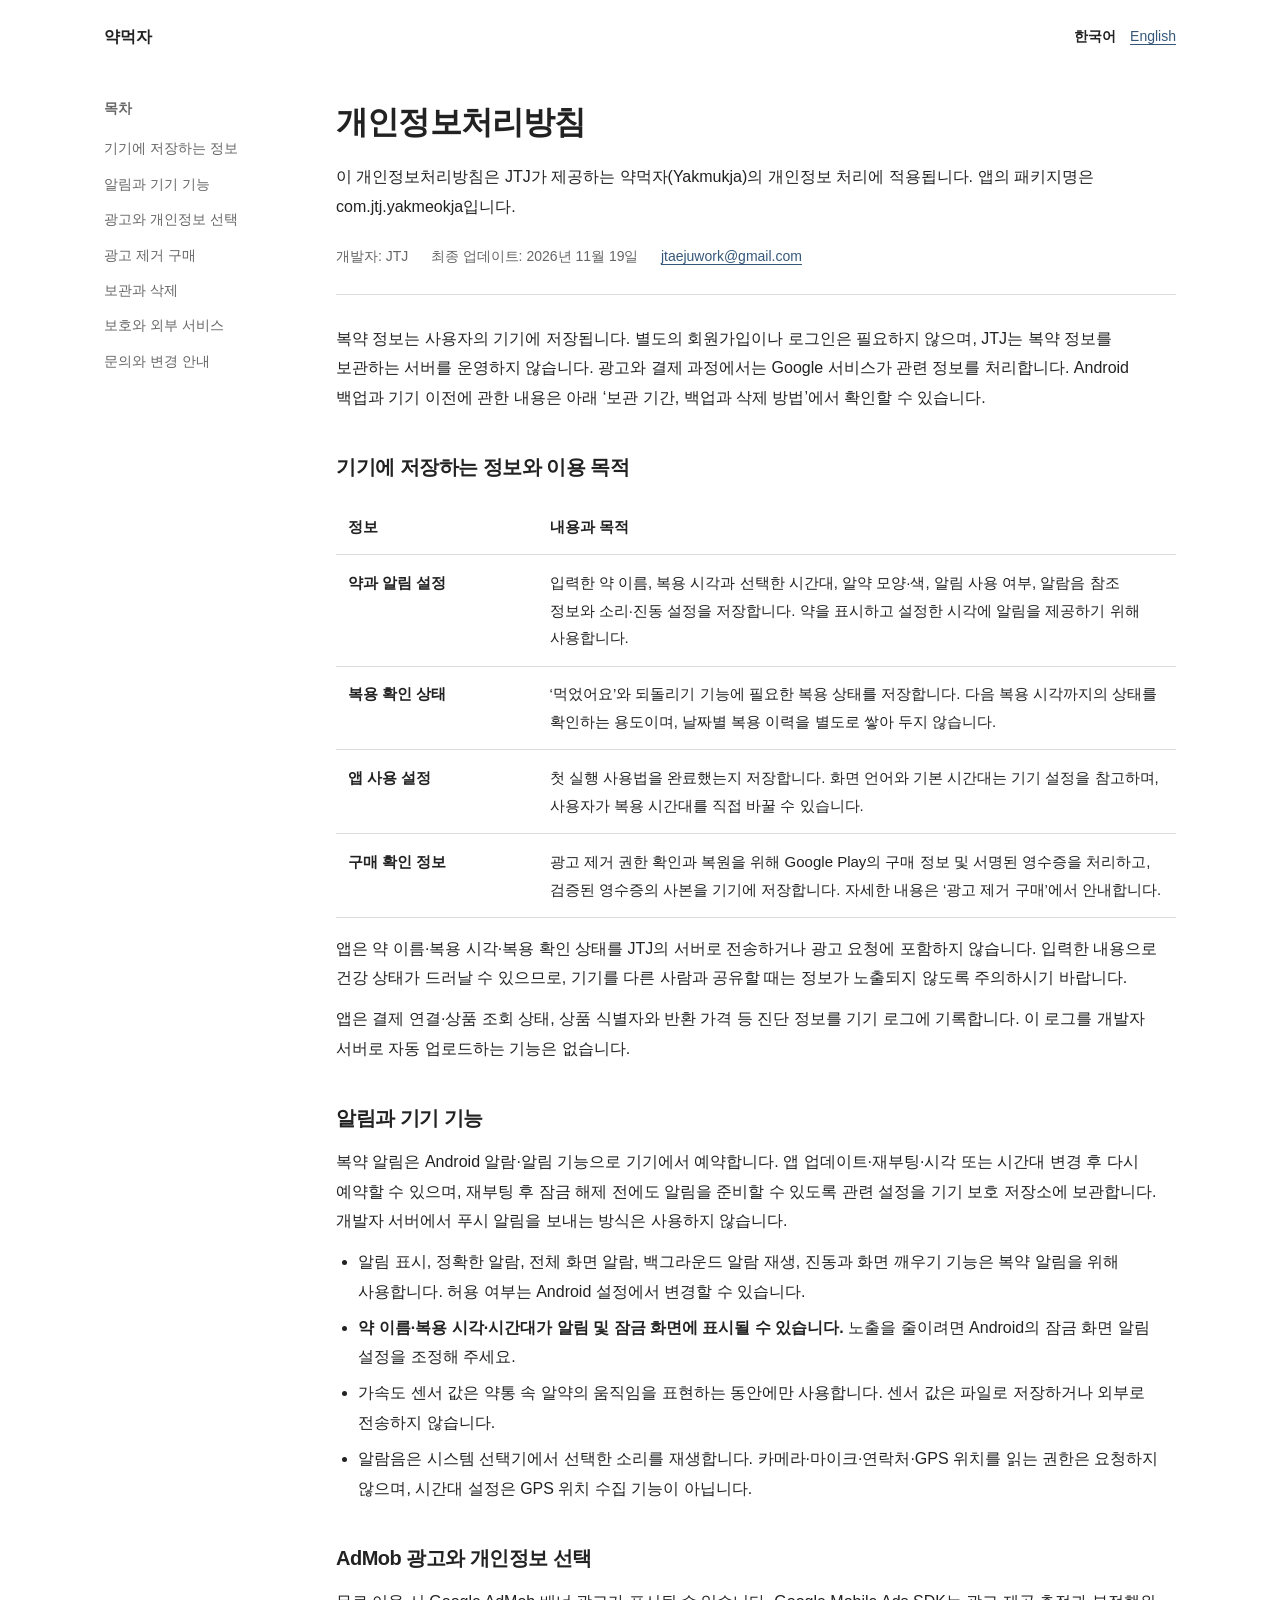
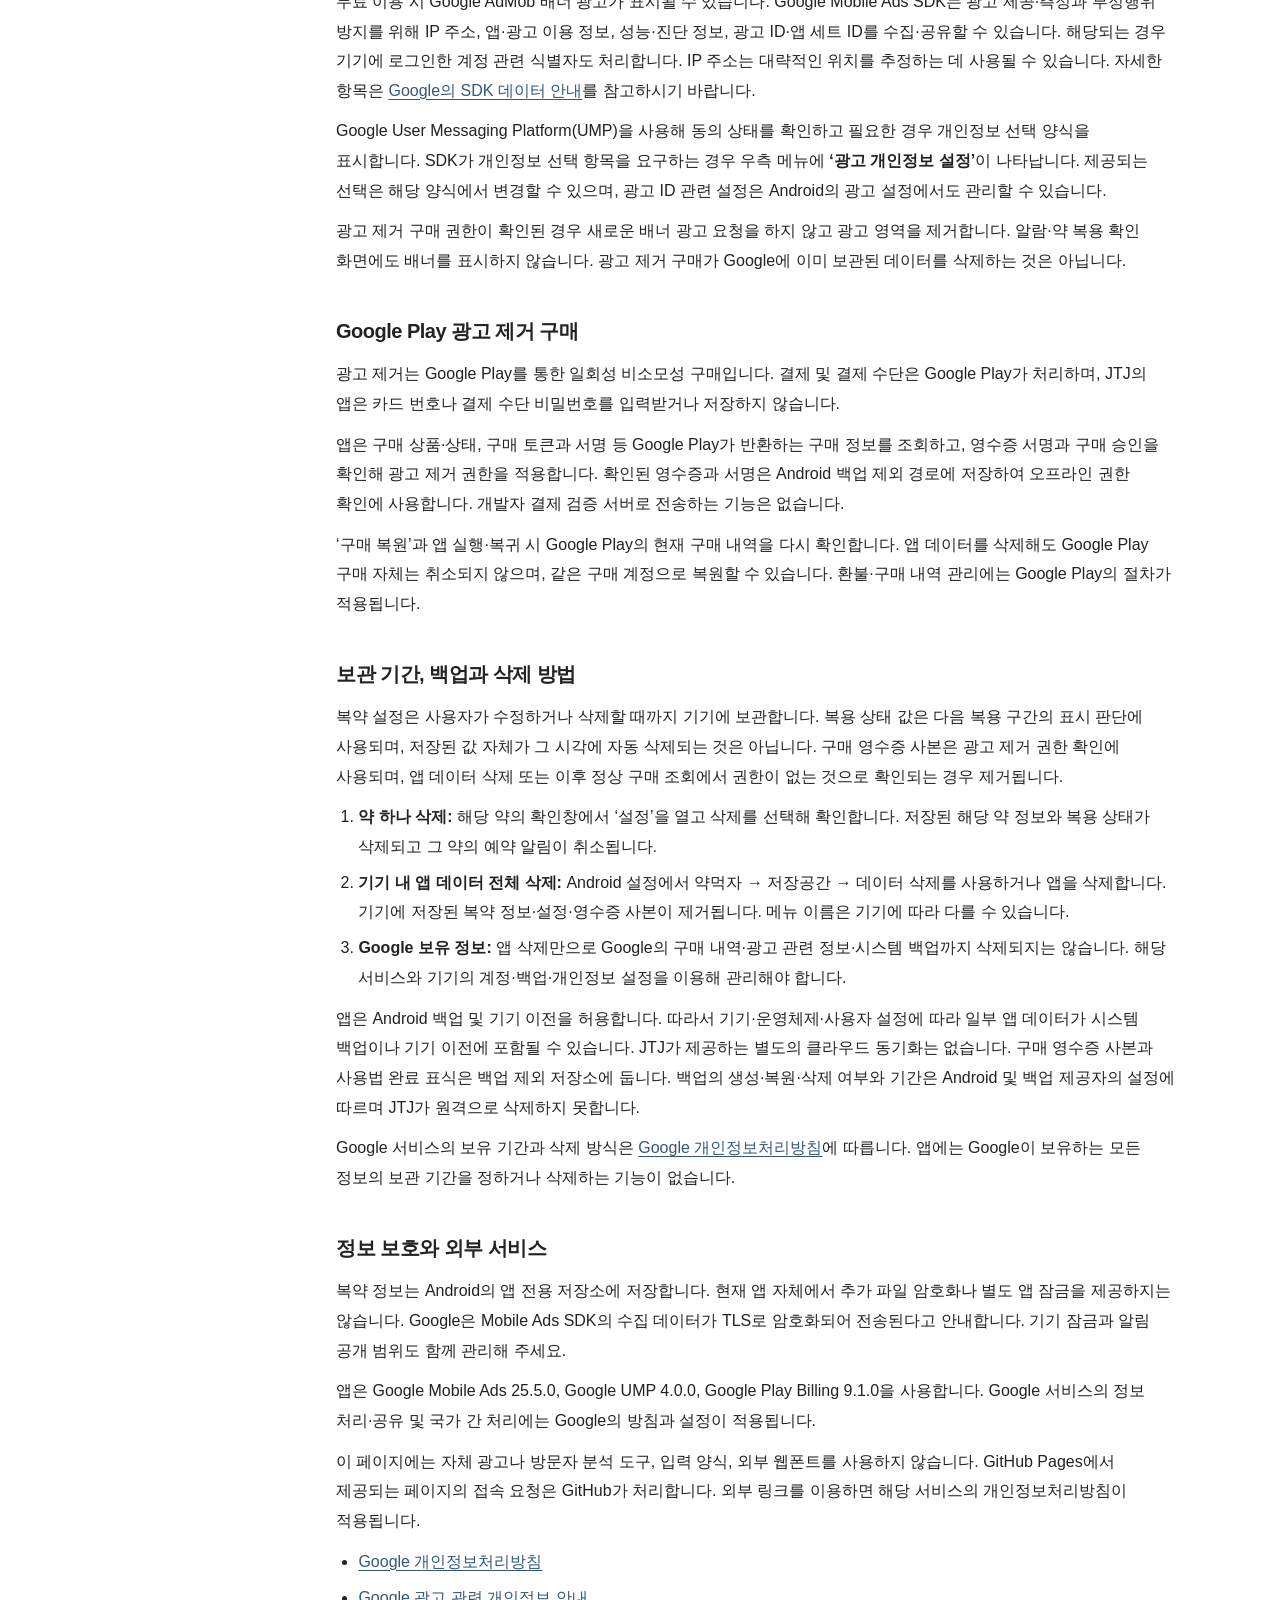
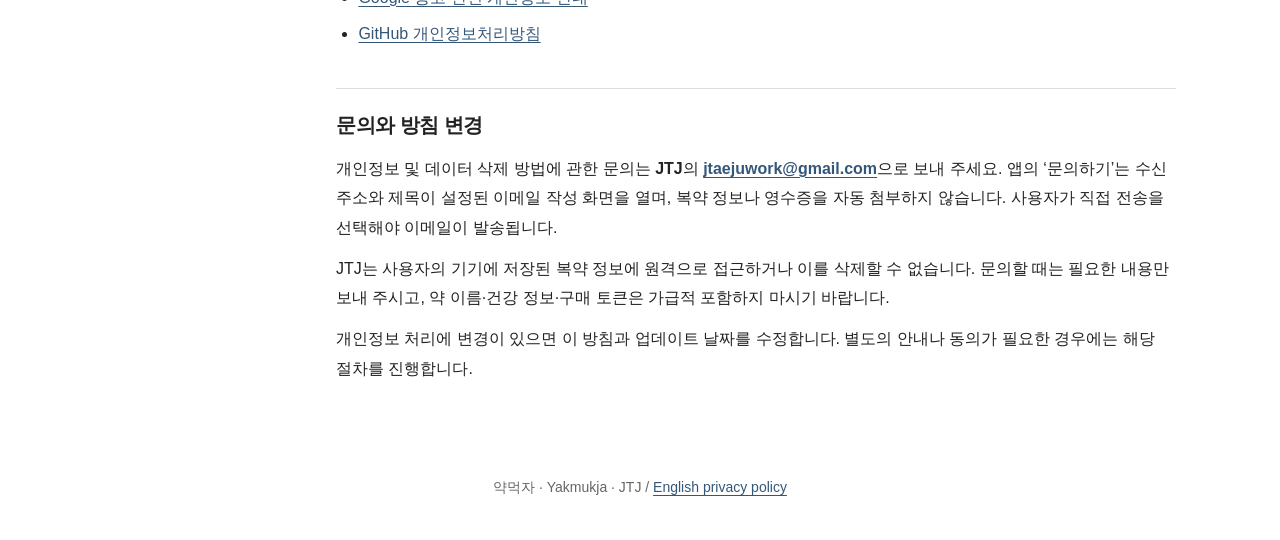
==== index.html @ 07f1841a "Publish Korean and English Yakmukja privacy policy" ====
<!doctype html>
<html lang="ko">
<head>
  <meta charset="utf-8">
  <meta name="viewport" content="width=device-width, initial-scale=1">
  <meta name="description" content="JTJ의 약먹자(Yakmukja) 개인정보처리방침. 복약 정보의 기기 내 저장, 알림, 광고, 인앱결제와 데이터 삭제 방법을 안내합니다.">
  <meta name="referrer" content="no-referrer">
  <title>약먹자 개인정보처리방침 | JTJ</title>
  <link rel="canonical" href="https://jtj91.github.io/jtj-privacy/">
  <link rel="alternate" hreflang="ko" href="https://jtj91.github.io/jtj-privacy/">
  <link rel="alternate" hreflang="en" href="https://jtj91.github.io/jtj-privacy/en.html">
  <link rel="stylesheet" href="styles.css">
</head>
<body>
  <a class="skip" href="#content">본문으로 이동</a>
  <header class="topbar">
    <a class="brand" href="index.html">약먹자</a>
    <nav class="languages" aria-label="언어 선택"><a href="index.html" lang="ko" aria-current="page">한국어</a><a href="en.html" lang="en" hreflang="en">English</a></nav>
  </header>
  <div class="layout">
    <aside class="toc"><h2>목차</h2><nav aria-label="목차">
      <a href="#local-data">기기에 저장하는 정보</a><a href="#notifications">알림과 기기 기능</a><a href="#ads">광고와 개인정보 선택</a><a href="#purchases">광고 제거 구매</a><a href="#deletion">보관과 삭제</a><a href="#protection">보호와 외부 서비스</a><a href="#contact">문의와 변경 안내</a>
    </nav></aside>
    <main id="content">
      <h1>개인정보처리방침</h1>
      <p class="intro">이 개인정보처리방침은 JTJ가 제공하는 약먹자(Yakmukja)의 개인정보 처리에 적용됩니다. 앱의 패키지명은 <span lang="en">com.jtj.yakmeokja</span>입니다.</p>
      <div class="meta"><span>개발자: JTJ</span><span>최종 업데이트: <time datetime="2026-11-19">2026년 11월 19일</time></span><a href="mailto:jtaejuwork@gmail.com">jtaejuwork@gmail.com</a></div>
      <p class="overview">복약 정보는 사용자의 기기에 저장됩니다. 별도의 회원가입이나 로그인은 필요하지 않으며, JTJ는 복약 정보를 보관하는 서버를 운영하지 않습니다. 광고와 결제 과정에서는 Google 서비스가 관련 정보를 처리합니다. Android 백업과 기기 이전에 관한 내용은 아래 ‘보관 기간, 백업과 삭제 방법’에서 확인할 수 있습니다.</p>

      <section id="local-data">
        <h2>기기에 저장하는 정보와 이용 목적</h2>
        <div class="table-wrap"><table><thead><tr><th scope="col">정보</th><th scope="col">내용과 목적</th></tr></thead><tbody>
          <tr><th scope="row">약과 알림 설정</th><td>입력한 약 이름, 복용 시각과 선택한 시간대, 알약 모양·색, 알림 사용 여부, 알람음 참조 정보와 소리·진동 설정을 저장합니다. 약을 표시하고 설정한 시각에 알림을 제공하기 위해 사용합니다.</td></tr>
          <tr><th scope="row">복용 확인 상태</th><td>‘먹었어요’와 되돌리기 기능에 필요한 복용 상태를 저장합니다. 다음 복용 시각까지의 상태를 확인하는 용도이며, 날짜별 복용 이력을 별도로 쌓아 두지 않습니다.</td></tr>
          <tr><th scope="row">앱 사용 설정</th><td>첫 실행 사용법을 완료했는지 저장합니다. 화면 언어와 기본 시간대는 기기 설정을 참고하며, 사용자가 복용 시간대를 직접 바꿀 수 있습니다.</td></tr>
          <tr><th scope="row">구매 확인 정보</th><td>광고 제거 권한 확인과 복원을 위해 Google Play의 구매 정보 및 서명된 영수증을 처리하고, 검증된 영수증의 사본을 기기에 저장합니다. 자세한 내용은 ‘광고 제거 구매’에서 안내합니다.</td></tr>
        </tbody></table></div>
        <p>앱은 약 이름·복용 시각·복용 확인 상태를 JTJ의 서버로 전송하거나 광고 요청에 포함하지 않습니다. 입력한 내용으로 건강 상태가 드러날 수 있으므로, 기기를 다른 사람과 공유할 때는 정보가 노출되지 않도록 주의하시기 바랍니다.</p>
        <p>앱은 결제 연결·상품 조회 상태, 상품 식별자와 반환 가격 등 진단 정보를 기기 로그에 기록합니다. 이 로그를 개발자 서버로 자동 업로드하는 기능은 없습니다.</p>
      </section>

      <section id="notifications">
        <h2>알림과 기기 기능</h2>
        <p>복약 알림은 Android 알람·알림 기능으로 기기에서 예약합니다. 앱 업데이트·재부팅·시각 또는 시간대 변경 후 다시 예약할 수 있으며, 재부팅 후 잠금 해제 전에도 알림을 준비할 수 있도록 관련 설정을 기기 보호 저장소에 보관합니다. 개발자 서버에서 푸시 알림을 보내는 방식은 사용하지 않습니다.</p>
        <ul>
          <li>알림 표시, 정확한 알람, 전체 화면 알람, 백그라운드 알람 재생, 진동과 화면 깨우기 기능은 복약 알림을 위해 사용합니다. 허용 여부는 Android 설정에서 변경할 수 있습니다.</li>
          <li><strong>약 이름·복용 시각·시간대가 알림 및 잠금 화면에 표시될 수 있습니다.</strong> 노출을 줄이려면 Android의 잠금 화면 알림 설정을 조정해 주세요.</li>
          <li>가속도 센서 값은 약통 속 알약의 움직임을 표현하는 동안에만 사용합니다. 센서 값은 파일로 저장하거나 외부로 전송하지 않습니다.</li>
          <li>알람음은 시스템 선택기에서 선택한 소리를 재생합니다. 카메라·마이크·연락처·GPS 위치를 읽는 권한은 요청하지 않으며, 시간대 설정은 GPS 위치 수집 기능이 아닙니다.</li>
        </ul>
      </section>

      <section id="ads">
        <h2>AdMob 광고와 개인정보 선택</h2>
        <p>무료 이용 시 Google AdMob 배너 광고가 표시될 수 있습니다. Google Mobile Ads SDK는 광고 제공·측정과 부정행위 방지를 위해 IP 주소, 앱·광고 이용 정보, 성능·진단 정보, 광고 ID·앱 세트 ID를 수집·공유할 수 있습니다. 해당되는 경우 기기에 로그인한 계정 관련 식별자도 처리합니다. IP 주소는 대략적인 위치를 추정하는 데 사용될 수 있습니다. 자세한 항목은 <a href="https://developers.google.com/admob/android/privacy/play-data-disclosure?hl=ko">Google의 SDK 데이터 안내</a>를 참고하시기 바랍니다.</p>
        <p>Google User Messaging Platform(UMP)을 사용해 동의 상태를 확인하고 필요한 경우 개인정보 선택 양식을 표시합니다. SDK가 개인정보 선택 항목을 요구하는 경우 우측 메뉴에 <strong>‘광고 개인정보 설정’</strong>이 나타납니다. 제공되는 선택은 해당 양식에서 변경할 수 있으며, 광고 ID 관련 설정은 Android의 광고 설정에서도 관리할 수 있습니다.</p>
        <p>광고 제거 구매 권한이 확인된 경우 새로운 배너 광고 요청을 하지 않고 광고 영역을 제거합니다. 알람·약 복용 확인 화면에도 배너를 표시하지 않습니다. 광고 제거 구매가 Google에 이미 보관된 데이터를 삭제하는 것은 아닙니다.</p>
      </section>

      <section id="purchases">
        <h2>Google Play 광고 제거 구매</h2>
        <p>광고 제거는 Google Play를 통한 일회성 비소모성 구매입니다. 결제 및 결제 수단은 Google Play가 처리하며, JTJ의 앱은 카드 번호나 결제 수단 비밀번호를 입력받거나 저장하지 않습니다.</p>
        <p>앱은 구매 상품·상태, 구매 토큰과 서명 등 Google Play가 반환하는 구매 정보를 조회하고, 영수증 서명과 구매 승인을 확인해 광고 제거 권한을 적용합니다. 확인된 영수증과 서명은 Android 백업 제외 경로에 저장하여 오프라인 권한 확인에 사용합니다. 개발자 결제 검증 서버로 전송하는 기능은 없습니다.</p>
        <p>‘구매 복원’과 앱 실행·복귀 시 Google Play의 현재 구매 내역을 다시 확인합니다. 앱 데이터를 삭제해도 Google Play 구매 자체는 취소되지 않으며, 같은 구매 계정으로 복원할 수 있습니다. 환불·구매 내역 관리에는 Google Play의 절차가 적용됩니다.</p>
      </section>

      <section id="deletion">
        <h2>보관 기간, 백업과 삭제 방법</h2>
        <p>복약 설정은 사용자가 수정하거나 삭제할 때까지 기기에 보관합니다. 복용 상태 값은 다음 복용 구간의 표시 판단에 사용되며, 저장된 값 자체가 그 시각에 자동 삭제되는 것은 아닙니다. 구매 영수증 사본은 광고 제거 권한 확인에 사용되며, 앱 데이터 삭제 또는 이후 정상 구매 조회에서 권한이 없는 것으로 확인되는 경우 제거됩니다.</p>
        <ol>
          <li><strong>약 하나 삭제:</strong> 해당 약의 확인창에서 ‘설정’을 열고 삭제를 선택해 확인합니다. 저장된 해당 약 정보와 복용 상태가 삭제되고 그 약의 예약 알림이 취소됩니다.</li>
          <li><strong>기기 내 앱 데이터 전체 삭제:</strong> Android 설정에서 약먹자 → 저장공간 → 데이터 삭제를 사용하거나 앱을 삭제합니다. 기기에 저장된 복약 정보·설정·영수증 사본이 제거됩니다. 메뉴 이름은 기기에 따라 다를 수 있습니다.</li>
          <li><strong>Google 보유 정보:</strong> 앱 삭제만으로 Google의 구매 내역·광고 관련 정보·시스템 백업까지 삭제되지는 않습니다. 해당 서비스와 기기의 계정·백업·개인정보 설정을 이용해 관리해야 합니다.</li>
        </ol>
        <p>앱은 Android 백업 및 기기 이전을 허용합니다. 따라서 기기·운영체제·사용자 설정에 따라 일부 앱 데이터가 시스템 백업이나 기기 이전에 포함될 수 있습니다. JTJ가 제공하는 별도의 클라우드 동기화는 없습니다. 구매 영수증 사본과 사용법 완료 표식은 백업 제외 저장소에 둡니다. 백업의 생성·복원·삭제 여부와 기간은 Android 및 백업 제공자의 설정에 따르며 JTJ가 원격으로 삭제하지 못합니다.</p>
        <p>Google 서비스의 보유 기간과 삭제 방식은 <a href="https://policies.google.com/privacy?hl=ko">Google 개인정보처리방침</a>에 따릅니다. 앱에는 Google이 보유하는 모든 정보의 보관 기간을 정하거나 삭제하는 기능이 없습니다.</p>
      </section>

      <section id="protection">
        <h2>정보 보호와 외부 서비스</h2>
        <p>복약 정보는 Android의 앱 전용 저장소에 저장합니다. 현재 앱 자체에서 추가 파일 암호화나 별도 앱 잠금을 제공하지는 않습니다. Google은 Mobile Ads SDK의 수집 데이터가 TLS로 암호화되어 전송된다고 안내합니다. 기기 잠금과 알림 공개 범위도 함께 관리해 주세요.</p>
        <p>앱은 Google Mobile Ads 25.5.0, Google UMP 4.0.0, Google Play Billing 9.1.0을 사용합니다. Google 서비스의 정보 처리·공유 및 국가 간 처리에는 Google의 방침과 설정이 적용됩니다.</p>
        <p>이 페이지에는 자체 광고나 방문자 분석 도구, 입력 양식, 외부 웹폰트를 사용하지 않습니다. GitHub Pages에서 제공되는 페이지의 접속 요청은 GitHub가 처리합니다. 외부 링크를 이용하면 해당 서비스의 개인정보처리방침이 적용됩니다.</p>
        <ul>
          <li><a href="https://policies.google.com/privacy?hl=ko">Google 개인정보처리방침</a></li>
          <li><a href="https://policies.google.com/technologies/ads?hl=ko">Google 광고 관련 개인정보 안내</a></li>
          <li><a href="https://docs.github.com/ko/site-policy/privacy-policies/github-general-privacy-statement">GitHub 개인정보처리방침</a></li>
        </ul>
      </section>

      <section id="contact" class="contact">
        <h2>문의와 방침 변경</h2>
        <p>개인정보 및 데이터 삭제 방법에 관한 문의는 <strong>JTJ</strong>의 <a href="mailto:jtaejuwork@gmail.com">jtaejuwork@gmail.com</a>으로 보내 주세요. 앱의 ‘문의하기’는 수신 주소와 제목이 설정된 이메일 작성 화면을 열며, 복약 정보나 영수증을 자동 첨부하지 않습니다. 사용자가 직접 전송을 선택해야 이메일이 발송됩니다.</p>
        <p>JTJ는 사용자의 기기에 저장된 복약 정보에 원격으로 접근하거나 이를 삭제할 수 없습니다. 문의할 때는 필요한 내용만 보내 주시고, 약 이름·건강 정보·구매 토큰은 가급적 포함하지 마시기 바랍니다.</p>
        <p>개인정보 처리에 변경이 있으면 이 방침과 업데이트 날짜를 수정합니다. 별도의 안내나 동의가 필요한 경우에는 해당 절차를 진행합니다.</p>
      </section>
    </main>
  </div>
  <footer class="footer">약먹자 · Yakmukja · JTJ <span aria-hidden="true">/</span> <a href="en.html" lang="en">English privacy policy</a></footer>
</body>
</html>
---- styles.css ----
:root { color-scheme: light; --ink: #222; --muted: #666; --line: #ddd; --blue: #345779; --paper: #fff; --bg: #fff; }
* { box-sizing: border-box; }
html { scroll-behavior: smooth; scroll-padding-top: 1.5rem; }
body { margin: 0; background: var(--bg); color: var(--ink); font-family: -apple-system, BlinkMacSystemFont, "Segoe UI", "Apple SD Gothic Neo", "Malgun Gothic", sans-serif; font-size: 1rem; line-height: 1.85; word-break: keep-all; overflow-wrap: anywhere; }
a { color: var(--blue); text-underline-offset: .2em; }
a:hover { text-decoration-thickness: 2px; }
a:focus-visible { outline: 3px solid var(--blue); outline-offset: 4px; border-radius: 2px; }
.skip { position: absolute; top: -6rem; left: 1rem; padding: .6rem 1rem; background: #fff; z-index: 2; }
.skip:focus { top: 1rem; }
.topbar { max-width: 71rem; margin: 0 auto; padding: 1.4rem 2rem; display: flex; justify-content: space-between; align-items: center; gap: 1rem; }
.brand { font-weight: 600; text-decoration: none; color: var(--ink); }
.languages { display: flex; gap: .9rem; font-size: .875rem; white-space: nowrap; }
.languages [aria-current="page"] { color: var(--ink); text-decoration: none; font-weight: 700; }
.layout { max-width: 71rem; margin: 0 auto 3rem; padding: 0 2rem; display: grid; grid-template-columns: 12rem minmax(0, 1fr); gap: 2.5rem; align-items: start; }
.toc { position: sticky; top: 1.5rem; padding: 1.5rem 0; }
.toc h2 { margin: 0 0 .7rem; font-size: .875rem; color: var(--muted); }
.toc a { display: block; padding: .3rem 0; font-size: .875rem; color: var(--muted); text-decoration: none; }
.toc a:hover { color: var(--blue); }
main { background: var(--paper); padding: 1.5rem 0 2rem; min-width: 0; }
h1 { margin: 0; font-size: clamp(1.65rem, 4vw, 2rem); font-weight: 650; letter-spacing: -.025em; line-height: 1.5; }
.intro { margin: 1rem 0 1.4rem; }
.meta { display: flex; flex-wrap: wrap; gap: .35rem 1.4rem; padding-bottom: 1.5rem; margin-bottom: 1.8rem; border-bottom: 1px solid var(--line); font-size: .875rem; color: var(--muted); }
.overview { margin: 1.5rem 0 2rem; }
section { margin-top: 2.5rem; }
h2 { font-size: 1.25rem; line-height: 1.55; letter-spacing: -.025em; margin: 0 0 .8rem; }
h3 { font-size: 1rem; margin: 1.4rem 0 .5rem; }
p { margin: .7rem 0; }
ul, ol { padding-left: 1.4rem; margin: .7rem 0; }
li { margin: .4rem 0; }
.table-wrap { overflow-x: auto; margin: 1rem 0; }
table { border-collapse: collapse; width: 100%; text-align: left; font-size: .9375rem; }
th, td { padding: .85rem .75rem; border-bottom: 1px solid var(--line); vertical-align: top; }
th { font-weight: 600; }
th:first-child, td:first-child { min-width: 7rem; width: 24%; }
.note { color: var(--muted); font-size: .875rem; }
.contact { padding-top: 1.3rem; border-top: 1px solid var(--line); }
.contact a { font-weight: 600; }
.footer { max-width: 71rem; margin: 0 auto; padding: 0 2rem 2.5rem; color: var(--muted); font-size: .875rem; text-align: center; }
@media (max-width: 760px) {
  .topbar { padding: 1.1rem 1.2rem; }
  .layout { display: block; padding: 0 1.2rem; }
  .toc { position: static; padding: .4rem 0 1.2rem; }
  .toc h2 { margin-bottom: .3rem; }
  .toc nav { display: flex; flex-wrap: wrap; gap: .15rem 1rem; }
  .toc a { padding: .2rem 0; }
  main { padding: 1rem 0 1.7rem; }
  section { margin-top: 2rem; }
  th, td { padding: .7rem .5rem; }
  .footer { padding: 0 1rem 2rem; }
}
@media print {
  body { background: #fff; font-size: 10pt; line-height: 1.6; }
  .topbar, .toc, .skip, .footer { display: none; }
  .layout { display: block; max-width: none; margin: 0; padding: 0; }
  main { border: 0; padding: 0; }
  section { break-inside: avoid; }
  a { color: inherit; }
}
@media (prefers-reduced-motion: reduce) { html { scroll-behavior: auto; } }
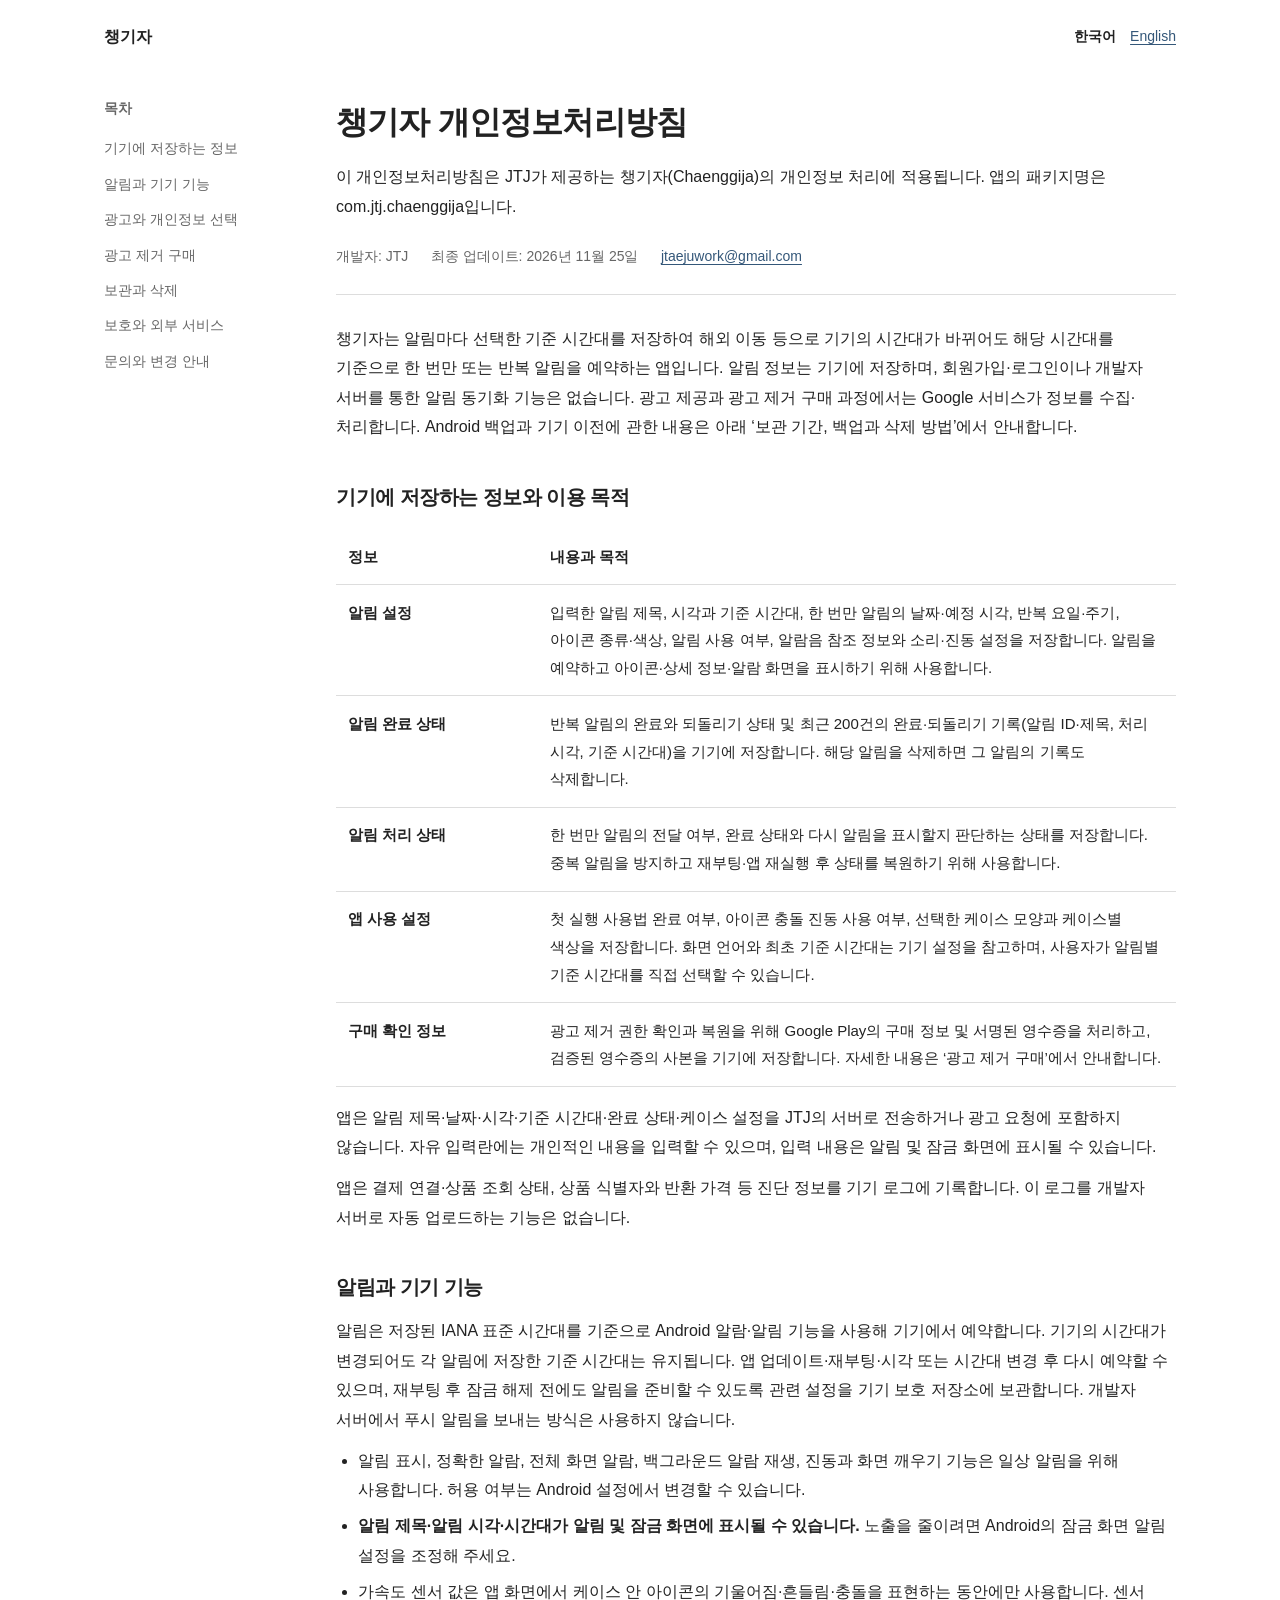
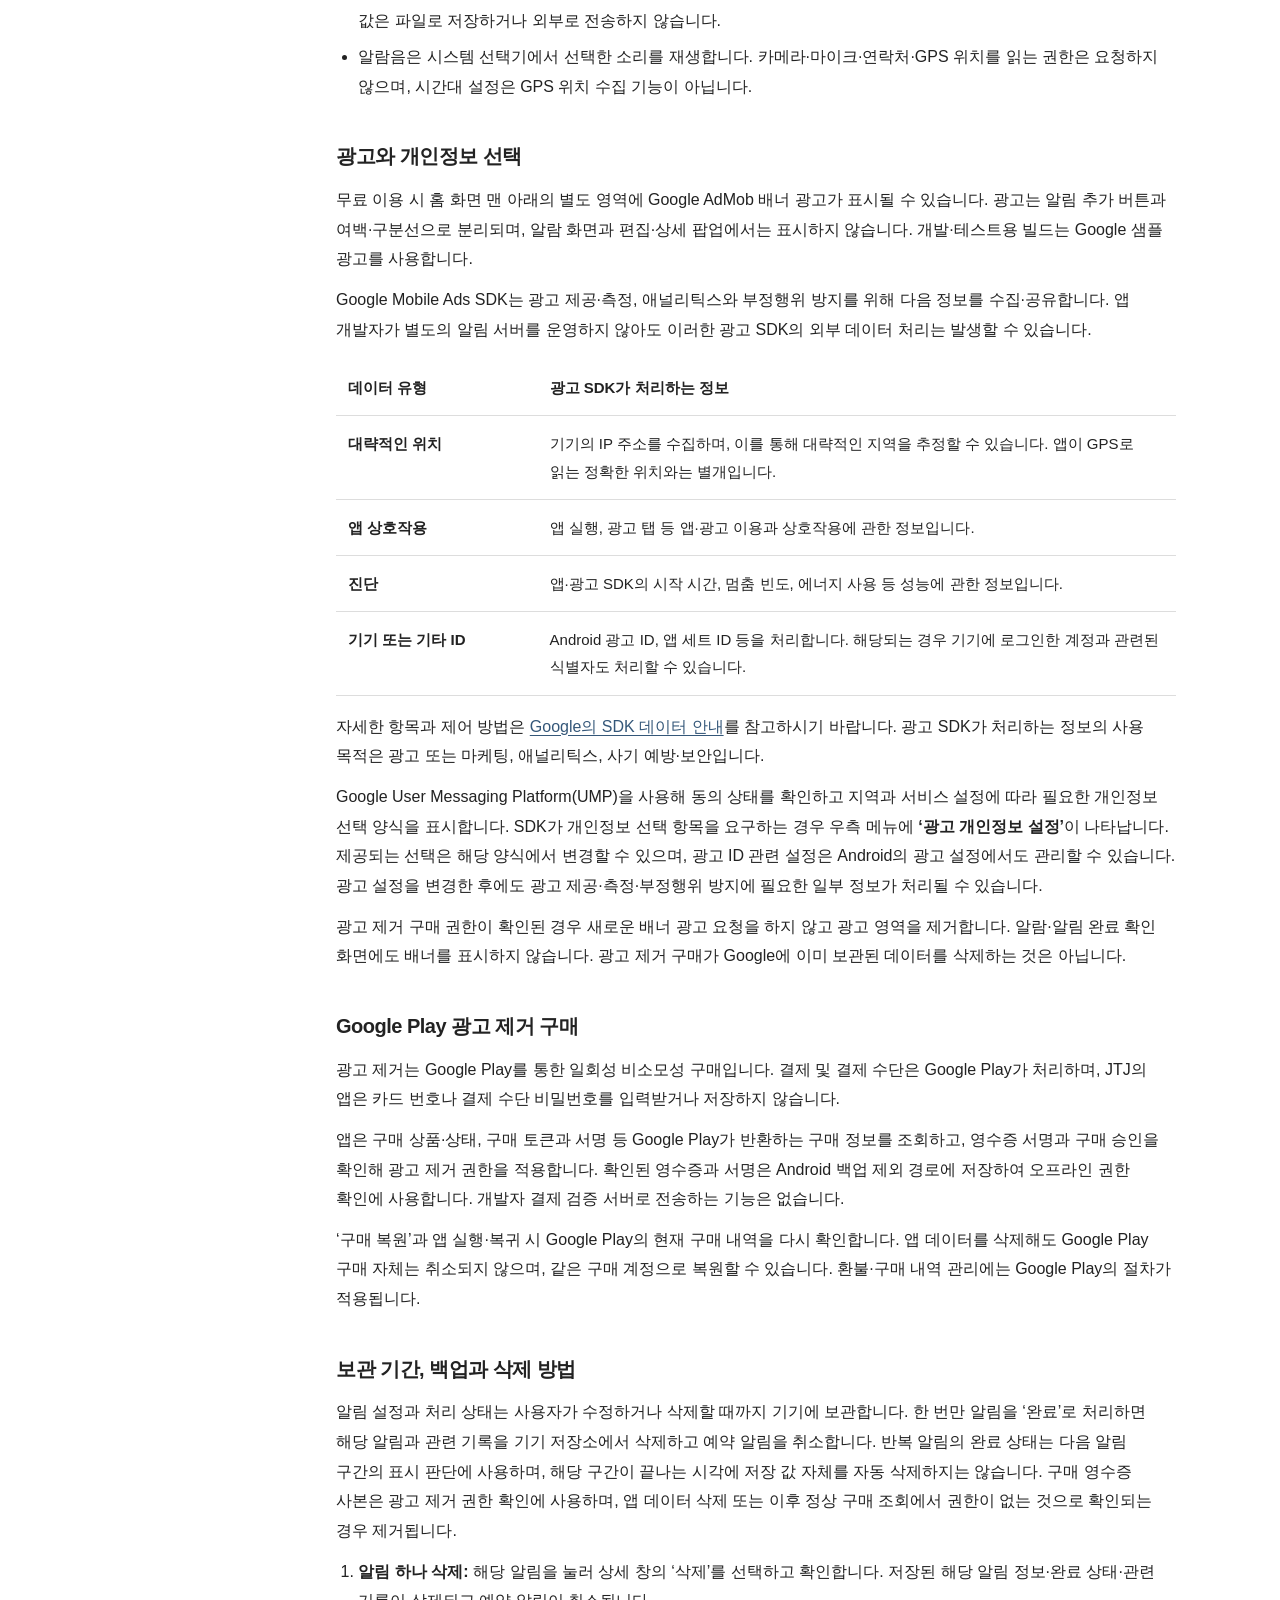
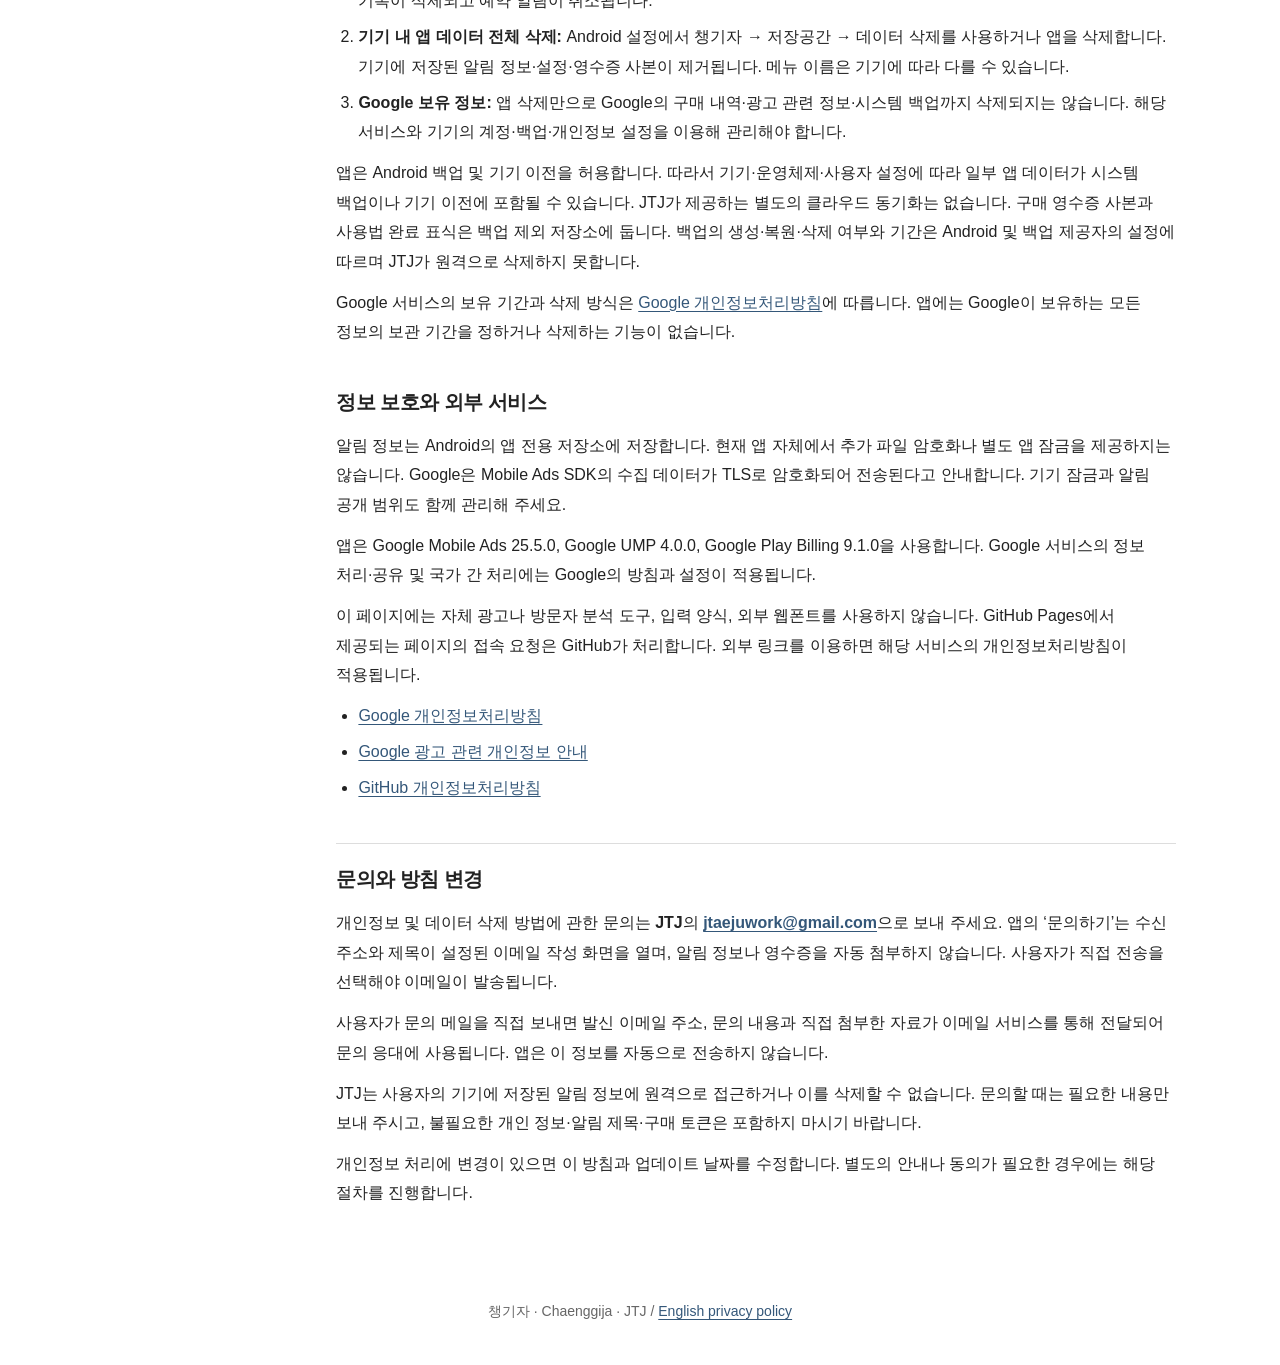
==== commit 77b46023: "Replace privacy policy with current Chaenggija data practices" ====
--- a/index.html
+++ b/index.html
@@ -3,18 +3,15 @@
 <head>
   <meta charset="utf-8">
   <meta name="viewport" content="width=device-width, initial-scale=1">
-  <meta name="description" content="JTJ의 약먹자(Yakmukja) 개인정보처리방침. 복약 정보의 기기 내 저장, 알림, 광고, 인앱결제와 데이터 삭제 방법을 안내합니다.">
+  <meta name="description" content="JTJ의 챙기자(Chaenggija) 개인정보처리방침. 알림 정보의 기기 내 저장, 알림, 광고, 인앱결제와 데이터 삭제 방법을 안내합니다.">
   <meta name="referrer" content="no-referrer">
-  <title>약먹자 개인정보처리방침 | JTJ</title>
-  <link rel="canonical" href="https://jtj91.github.io/jtj-privacy/">
-  <link rel="alternate" hreflang="ko" href="https://jtj91.github.io/jtj-privacy/">
-  <link rel="alternate" hreflang="en" href="https://jtj91.github.io/jtj-privacy/en.html">
+  <title>챙기자 개인정보처리방침 | JTJ</title>
   <link rel="stylesheet" href="styles.css">
 </head>
 <body>
   <a class="skip" href="#content">본문으로 이동</a>
   <header class="topbar">
-    <a class="brand" href="index.html">약먹자</a>
+    <a class="brand" href="index.html">챙기자</a>
     <nav class="languages" aria-label="언어 선택"><a href="index.html" lang="ko" aria-current="page">한국어</a><a href="en.html" lang="en" hreflang="en">English</a></nav>
   </header>
   <div class="layout">
@@ -22,39 +19,47 @@
       <a href="#local-data">기기에 저장하는 정보</a><a href="#notifications">알림과 기기 기능</a><a href="#ads">광고와 개인정보 선택</a><a href="#purchases">광고 제거 구매</a><a href="#deletion">보관과 삭제</a><a href="#protection">보호와 외부 서비스</a><a href="#contact">문의와 변경 안내</a>
     </nav></aside>
     <main id="content">
-      <h1>개인정보처리방침</h1>
-      <p class="intro">이 개인정보처리방침은 JTJ가 제공하는 약먹자(Yakmukja)의 개인정보 처리에 적용됩니다. 앱의 패키지명은 <span lang="en">com.jtj.yakmeokja</span>입니다.</p>
-      <div class="meta"><span>개발자: JTJ</span><span>최종 업데이트: <time datetime="2026-11-19">2026년 11월 19일</time></span><a href="mailto:jtaejuwork@gmail.com">jtaejuwork@gmail.com</a></div>
-      <p class="overview">복약 정보는 사용자의 기기에 저장됩니다. 별도의 회원가입이나 로그인은 필요하지 않으며, JTJ는 복약 정보를 보관하는 서버를 운영하지 않습니다. 광고와 결제 과정에서는 Google 서비스가 관련 정보를 처리합니다. Android 백업과 기기 이전에 관한 내용은 아래 ‘보관 기간, 백업과 삭제 방법’에서 확인할 수 있습니다.</p>
+      <h1>챙기자 개인정보처리방침</h1>
+      <p class="intro">이 개인정보처리방침은 JTJ가 제공하는 챙기자(Chaenggija)의 개인정보 처리에 적용됩니다. 앱의 패키지명은 <span lang="en">com.jtj.chaenggija</span>입니다.</p>
+      <div class="meta"><span>개발자: JTJ</span><span>최종 업데이트: <time datetime="2026-11-25">2026년 11월 25일</time></span><a href="mailto:jtaejuwork@gmail.com">jtaejuwork@gmail.com</a></div>
+      <p class="overview">챙기자는 알림마다 선택한 기준 시간대를 저장하여 해외 이동 등으로 기기의 시간대가 바뀌어도 해당 시간대를 기준으로 한 번만 또는 반복 알림을 예약하는 앱입니다. 알림 정보는 기기에 저장하며, 회원가입·로그인이나 개발자 서버를 통한 알림 동기화 기능은 없습니다. 광고 제공과 광고 제거 구매 과정에서는 Google 서비스가 정보를 수집·처리합니다. Android 백업과 기기 이전에 관한 내용은 아래 ‘보관 기간, 백업과 삭제 방법’에서 안내합니다.</p>
 
       <section id="local-data">
         <h2>기기에 저장하는 정보와 이용 목적</h2>
         <div class="table-wrap"><table><thead><tr><th scope="col">정보</th><th scope="col">내용과 목적</th></tr></thead><tbody>
-          <tr><th scope="row">약과 알림 설정</th><td>입력한 약 이름, 복용 시각과 선택한 시간대, 알약 모양·색, 알림 사용 여부, 알람음 참조 정보와 소리·진동 설정을 저장합니다. 약을 표시하고 설정한 시각에 알림을 제공하기 위해 사용합니다.</td></tr>
-          <tr><th scope="row">복용 확인 상태</th><td>‘먹었어요’와 되돌리기 기능에 필요한 복용 상태를 저장합니다. 다음 복용 시각까지의 상태를 확인하는 용도이며, 날짜별 복용 이력을 별도로 쌓아 두지 않습니다.</td></tr>
-          <tr><th scope="row">앱 사용 설정</th><td>첫 실행 사용법을 완료했는지 저장합니다. 화면 언어와 기본 시간대는 기기 설정을 참고하며, 사용자가 복용 시간대를 직접 바꿀 수 있습니다.</td></tr>
+          <tr><th scope="row">알림 설정</th><td>입력한 알림 제목, 시각과 기준 시간대, 한 번만 알림의 날짜·예정 시각, 반복 요일·주기, 아이콘 종류·색상, 알림 사용 여부, 알람음 참조 정보와 소리·진동 설정을 저장합니다. 알림을 예약하고 아이콘·상세 정보·알람 화면을 표시하기 위해 사용합니다.</td></tr>
+          <tr><th scope="row">알림 완료 상태</th><td>반복 알림의 완료와 되돌리기 상태 및 최근 200건의 완료·되돌리기 기록(알림 ID·제목, 처리 시각, 기준 시간대)을 기기에 저장합니다. 해당 알림을 삭제하면 그 알림의 기록도 삭제합니다.</td></tr>
+          <tr><th scope="row">알림 처리 상태</th><td>한 번만 알림의 전달 여부, 완료 상태와 다시 알림을 표시할지 판단하는 상태를 저장합니다. 중복 알림을 방지하고 재부팅·앱 재실행 후 상태를 복원하기 위해 사용합니다.</td></tr>
+          <tr><th scope="row">앱 사용 설정</th><td>첫 실행 사용법 완료 여부, 아이콘 충돌 진동 사용 여부, 선택한 케이스 모양과 케이스별 색상을 저장합니다. 화면 언어와 최초 기준 시간대는 기기 설정을 참고하며, 사용자가 알림별 기준 시간대를 직접 선택할 수 있습니다.</td></tr>
           <tr><th scope="row">구매 확인 정보</th><td>광고 제거 권한 확인과 복원을 위해 Google Play의 구매 정보 및 서명된 영수증을 처리하고, 검증된 영수증의 사본을 기기에 저장합니다. 자세한 내용은 ‘광고 제거 구매’에서 안내합니다.</td></tr>
         </tbody></table></div>
-        <p>앱은 약 이름·복용 시각·복용 확인 상태를 JTJ의 서버로 전송하거나 광고 요청에 포함하지 않습니다. 입력한 내용으로 건강 상태가 드러날 수 있으므로, 기기를 다른 사람과 공유할 때는 정보가 노출되지 않도록 주의하시기 바랍니다.</p>
+        <p>앱은 알림 제목·날짜·시각·기준 시간대·완료 상태·케이스 설정을 JTJ의 서버로 전송하거나 광고 요청에 포함하지 않습니다. 자유 입력란에는 개인적인 내용을 입력할 수 있으며, 입력 내용은 알림 및 잠금 화면에 표시될 수 있습니다.</p>
         <p>앱은 결제 연결·상품 조회 상태, 상품 식별자와 반환 가격 등 진단 정보를 기기 로그에 기록합니다. 이 로그를 개발자 서버로 자동 업로드하는 기능은 없습니다.</p>
       </section>
 
       <section id="notifications">
         <h2>알림과 기기 기능</h2>
-        <p>복약 알림은 Android 알람·알림 기능으로 기기에서 예약합니다. 앱 업데이트·재부팅·시각 또는 시간대 변경 후 다시 예약할 수 있으며, 재부팅 후 잠금 해제 전에도 알림을 준비할 수 있도록 관련 설정을 기기 보호 저장소에 보관합니다. 개발자 서버에서 푸시 알림을 보내는 방식은 사용하지 않습니다.</p>
+        <p>알림은 저장된 IANA 표준 시간대를 기준으로 Android 알람·알림 기능을 사용해 기기에서 예약합니다. 기기의 시간대가 변경되어도 각 알림에 저장한 기준 시간대는 유지됩니다. 앱 업데이트·재부팅·시각 또는 시간대 변경 후 다시 예약할 수 있으며, 재부팅 후 잠금 해제 전에도 알림을 준비할 수 있도록 관련 설정을 기기 보호 저장소에 보관합니다. 개발자 서버에서 푸시 알림을 보내는 방식은 사용하지 않습니다.</p>
         <ul>
-          <li>알림 표시, 정확한 알람, 전체 화면 알람, 백그라운드 알람 재생, 진동과 화면 깨우기 기능은 복약 알림을 위해 사용합니다. 허용 여부는 Android 설정에서 변경할 수 있습니다.</li>
-          <li><strong>약 이름·복용 시각·시간대가 알림 및 잠금 화면에 표시될 수 있습니다.</strong> 노출을 줄이려면 Android의 잠금 화면 알림 설정을 조정해 주세요.</li>
-          <li>가속도 센서 값은 약통 속 알약의 움직임을 표현하는 동안에만 사용합니다. 센서 값은 파일로 저장하거나 외부로 전송하지 않습니다.</li>
+          <li>알림 표시, 정확한 알람, 전체 화면 알람, 백그라운드 알람 재생, 진동과 화면 깨우기 기능은 일상 알림을 위해 사용합니다. 허용 여부는 Android 설정에서 변경할 수 있습니다.</li>
+          <li><strong>알림 제목·알림 시각·시간대가 알림 및 잠금 화면에 표시될 수 있습니다.</strong> 노출을 줄이려면 Android의 잠금 화면 알림 설정을 조정해 주세요.</li>
+          <li>가속도 센서 값은 앱 화면에서 케이스 안 아이콘의 기울어짐·흔들림·충돌을 표현하는 동안에만 사용합니다. 센서 값은 파일로 저장하거나 외부로 전송하지 않습니다.</li>
           <li>알람음은 시스템 선택기에서 선택한 소리를 재생합니다. 카메라·마이크·연락처·GPS 위치를 읽는 권한은 요청하지 않으며, 시간대 설정은 GPS 위치 수집 기능이 아닙니다.</li>
         </ul>
       </section>
 
       <section id="ads">
-        <h2>AdMob 광고와 개인정보 선택</h2>
-        <p>무료 이용 시 Google AdMob 배너 광고가 표시될 수 있습니다. Google Mobile Ads SDK는 광고 제공·측정과 부정행위 방지를 위해 IP 주소, 앱·광고 이용 정보, 성능·진단 정보, 광고 ID·앱 세트 ID를 수집·공유할 수 있습니다. 해당되는 경우 기기에 로그인한 계정 관련 식별자도 처리합니다. IP 주소는 대략적인 위치를 추정하는 데 사용될 수 있습니다. 자세한 항목은 <a href="https://developers.google.com/admob/android/privacy/play-data-disclosure?hl=ko">Google의 SDK 데이터 안내</a>를 참고하시기 바랍니다.</p>
-        <p>Google User Messaging Platform(UMP)을 사용해 동의 상태를 확인하고 필요한 경우 개인정보 선택 양식을 표시합니다. SDK가 개인정보 선택 항목을 요구하는 경우 우측 메뉴에 <strong>‘광고 개인정보 설정’</strong>이 나타납니다. 제공되는 선택은 해당 양식에서 변경할 수 있으며, 광고 ID 관련 설정은 Android의 광고 설정에서도 관리할 수 있습니다.</p>
-        <p>광고 제거 구매 권한이 확인된 경우 새로운 배너 광고 요청을 하지 않고 광고 영역을 제거합니다. 알람·약 복용 확인 화면에도 배너를 표시하지 않습니다. 광고 제거 구매가 Google에 이미 보관된 데이터를 삭제하는 것은 아닙니다.</p>
+        <h2>광고와 개인정보 선택</h2><p>무료 이용 시 홈 화면 맨 아래의 별도 영역에 Google AdMob 배너 광고가 표시될 수 있습니다. 광고는 알림 추가 버튼과 여백·구분선으로 분리되며, 알람 화면과 편집·상세 팝업에서는 표시하지 않습니다. 개발·테스트용 빌드는 Google 샘플 광고를 사용합니다.</p>
+        <p>Google Mobile Ads SDK는 광고 제공·측정, 애널리틱스와 부정행위 방지를 위해 다음 정보를 수집·공유합니다. 앱 개발자가 별도의 알림 서버를 운영하지 않아도 이러한 광고 SDK의 외부 데이터 처리는 발생할 수 있습니다.</p>
+        <div class="table-wrap"><table><thead><tr><th scope="col">데이터 유형</th><th scope="col">광고 SDK가 처리하는 정보</th></tr></thead><tbody>
+          <tr><th scope="row">대략적인 위치</th><td>기기의 IP 주소를 수집하며, 이를 통해 대략적인 지역을 추정할 수 있습니다. 앱이 GPS로 읽는 정확한 위치와는 별개입니다.</td></tr>
+          <tr><th scope="row">앱 상호작용</th><td>앱 실행, 광고 탭 등 앱·광고 이용과 상호작용에 관한 정보입니다.</td></tr>
+          <tr><th scope="row">진단</th><td>앱·광고 SDK의 시작 시간, 멈춤 빈도, 에너지 사용 등 성능에 관한 정보입니다.</td></tr>
+          <tr><th scope="row">기기 또는 기타 ID</th><td>Android 광고 ID, 앱 세트 ID 등을 처리합니다. 해당되는 경우 기기에 로그인한 계정과 관련된 식별자도 처리할 수 있습니다.</td></tr>
+        </tbody></table></div>
+        <p>자세한 항목과 제어 방법은 <a href="https://developers.google.com/admob/android/privacy/play-data-disclosure?hl=ko">Google의 SDK 데이터 안내</a>를 참고하시기 바랍니다. 광고 SDK가 처리하는 정보의 사용 목적은 광고 또는 마케팅, 애널리틱스, 사기 예방·보안입니다.</p>
+        <p>Google User Messaging Platform(UMP)을 사용해 동의 상태를 확인하고 지역과 서비스 설정에 따라 필요한 개인정보 선택 양식을 표시합니다. SDK가 개인정보 선택 항목을 요구하는 경우 우측 메뉴에 <strong>‘광고 개인정보 설정’</strong>이 나타납니다. 제공되는 선택은 해당 양식에서 변경할 수 있으며, 광고 ID 관련 설정은 Android의 광고 설정에서도 관리할 수 있습니다. 광고 설정을 변경한 후에도 광고 제공·측정·부정행위 방지에 필요한 일부 정보가 처리될 수 있습니다.</p>
+        <p>광고 제거 구매 권한이 확인된 경우 새로운 배너 광고 요청을 하지 않고 광고 영역을 제거합니다. 알람·알림 완료 확인 화면에도 배너를 표시하지 않습니다. 광고 제거 구매가 Google에 이미 보관된 데이터를 삭제하는 것은 아닙니다.</p>
       </section>
 
       <section id="purchases">
@@ -66,10 +71,10 @@
 
       <section id="deletion">
         <h2>보관 기간, 백업과 삭제 방법</h2>
-        <p>복약 설정은 사용자가 수정하거나 삭제할 때까지 기기에 보관합니다. 복용 상태 값은 다음 복용 구간의 표시 판단에 사용되며, 저장된 값 자체가 그 시각에 자동 삭제되는 것은 아닙니다. 구매 영수증 사본은 광고 제거 권한 확인에 사용되며, 앱 데이터 삭제 또는 이후 정상 구매 조회에서 권한이 없는 것으로 확인되는 경우 제거됩니다.</p>
+        <p>알림 설정과 처리 상태는 사용자가 수정하거나 삭제할 때까지 기기에 보관합니다. 한 번만 알림을 ‘완료’로 처리하면 해당 알림과 관련 기록을 기기 저장소에서 삭제하고 예약 알림을 취소합니다. 반복 알림의 완료 상태는 다음 알림 구간의 표시 판단에 사용하며, 해당 구간이 끝나는 시각에 저장 값 자체를 자동 삭제하지는 않습니다. 구매 영수증 사본은 광고 제거 권한 확인에 사용하며, 앱 데이터 삭제 또는 이후 정상 구매 조회에서 권한이 없는 것으로 확인되는 경우 제거됩니다.</p>
         <ol>
-          <li><strong>약 하나 삭제:</strong> 해당 약의 확인창에서 ‘설정’을 열고 삭제를 선택해 확인합니다. 저장된 해당 약 정보와 복용 상태가 삭제되고 그 약의 예약 알림이 취소됩니다.</li>
-          <li><strong>기기 내 앱 데이터 전체 삭제:</strong> Android 설정에서 약먹자 → 저장공간 → 데이터 삭제를 사용하거나 앱을 삭제합니다. 기기에 저장된 복약 정보·설정·영수증 사본이 제거됩니다. 메뉴 이름은 기기에 따라 다를 수 있습니다.</li>
+          <li><strong>알림 하나 삭제:</strong> 해당 알림을 눌러 상세 창의 ‘삭제’를 선택하고 확인합니다. 저장된 해당 알림 정보·완료 상태·관련 기록이 삭제되고 예약 알림이 취소됩니다.</li>
+          <li><strong>기기 내 앱 데이터 전체 삭제:</strong> Android 설정에서 챙기자 → 저장공간 → 데이터 삭제를 사용하거나 앱을 삭제합니다. 기기에 저장된 알림 정보·설정·영수증 사본이 제거됩니다. 메뉴 이름은 기기에 따라 다를 수 있습니다.</li>
           <li><strong>Google 보유 정보:</strong> 앱 삭제만으로 Google의 구매 내역·광고 관련 정보·시스템 백업까지 삭제되지는 않습니다. 해당 서비스와 기기의 계정·백업·개인정보 설정을 이용해 관리해야 합니다.</li>
         </ol>
         <p>앱은 Android 백업 및 기기 이전을 허용합니다. 따라서 기기·운영체제·사용자 설정에 따라 일부 앱 데이터가 시스템 백업이나 기기 이전에 포함될 수 있습니다. JTJ가 제공하는 별도의 클라우드 동기화는 없습니다. 구매 영수증 사본과 사용법 완료 표식은 백업 제외 저장소에 둡니다. 백업의 생성·복원·삭제 여부와 기간은 Android 및 백업 제공자의 설정에 따르며 JTJ가 원격으로 삭제하지 못합니다.</p>
@@ -78,7 +83,7 @@
 
       <section id="protection">
         <h2>정보 보호와 외부 서비스</h2>
-        <p>복약 정보는 Android의 앱 전용 저장소에 저장합니다. 현재 앱 자체에서 추가 파일 암호화나 별도 앱 잠금을 제공하지는 않습니다. Google은 Mobile Ads SDK의 수집 데이터가 TLS로 암호화되어 전송된다고 안내합니다. 기기 잠금과 알림 공개 범위도 함께 관리해 주세요.</p>
+        <p>알림 정보는 Android의 앱 전용 저장소에 저장합니다. 현재 앱 자체에서 추가 파일 암호화나 별도 앱 잠금을 제공하지는 않습니다. Google은 Mobile Ads SDK의 수집 데이터가 TLS로 암호화되어 전송된다고 안내합니다. 기기 잠금과 알림 공개 범위도 함께 관리해 주세요.</p>
         <p>앱은 Google Mobile Ads 25.5.0, Google UMP 4.0.0, Google Play Billing 9.1.0을 사용합니다. Google 서비스의 정보 처리·공유 및 국가 간 처리에는 Google의 방침과 설정이 적용됩니다.</p>
         <p>이 페이지에는 자체 광고나 방문자 분석 도구, 입력 양식, 외부 웹폰트를 사용하지 않습니다. GitHub Pages에서 제공되는 페이지의 접속 요청은 GitHub가 처리합니다. 외부 링크를 이용하면 해당 서비스의 개인정보처리방침이 적용됩니다.</p>
         <ul>
@@ -90,12 +95,13 @@
 
       <section id="contact" class="contact">
         <h2>문의와 방침 변경</h2>
-        <p>개인정보 및 데이터 삭제 방법에 관한 문의는 <strong>JTJ</strong>의 <a href="mailto:jtaejuwork@gmail.com">jtaejuwork@gmail.com</a>으로 보내 주세요. 앱의 ‘문의하기’는 수신 주소와 제목이 설정된 이메일 작성 화면을 열며, 복약 정보나 영수증을 자동 첨부하지 않습니다. 사용자가 직접 전송을 선택해야 이메일이 발송됩니다.</p>
-        <p>JTJ는 사용자의 기기에 저장된 복약 정보에 원격으로 접근하거나 이를 삭제할 수 없습니다. 문의할 때는 필요한 내용만 보내 주시고, 약 이름·건강 정보·구매 토큰은 가급적 포함하지 마시기 바랍니다.</p>
+        <p>개인정보 및 데이터 삭제 방법에 관한 문의는 <strong>JTJ</strong>의 <a href="mailto:jtaejuwork@gmail.com">jtaejuwork@gmail.com</a>으로 보내 주세요. 앱의 ‘문의하기’는 수신 주소와 제목이 설정된 이메일 작성 화면을 열며, 알림 정보나 영수증을 자동 첨부하지 않습니다. 사용자가 직접 전송을 선택해야 이메일이 발송됩니다.</p>
+        <p>사용자가 문의 메일을 직접 보내면 발신 이메일 주소, 문의 내용과 직접 첨부한 자료가 이메일 서비스를 통해 전달되어 문의 응대에 사용됩니다. 앱은 이 정보를 자동으로 전송하지 않습니다.</p>
+        <p>JTJ는 사용자의 기기에 저장된 알림 정보에 원격으로 접근하거나 이를 삭제할 수 없습니다. 문의할 때는 필요한 내용만 보내 주시고, 불필요한 개인 정보·알림 제목·구매 토큰은 포함하지 마시기 바랍니다.</p>
         <p>개인정보 처리에 변경이 있으면 이 방침과 업데이트 날짜를 수정합니다. 별도의 안내나 동의가 필요한 경우에는 해당 절차를 진행합니다.</p>
       </section>
     </main>
   </div>
-  <footer class="footer">약먹자 · Yakmukja · JTJ <span aria-hidden="true">/</span> <a href="en.html" lang="en">English privacy policy</a></footer>
+  <footer class="footer">챙기자 · Chaenggija · JTJ <span aria-hidden="true">/</span> <a href="en.html" lang="en">English privacy policy</a></footer>
 </body>
 </html>
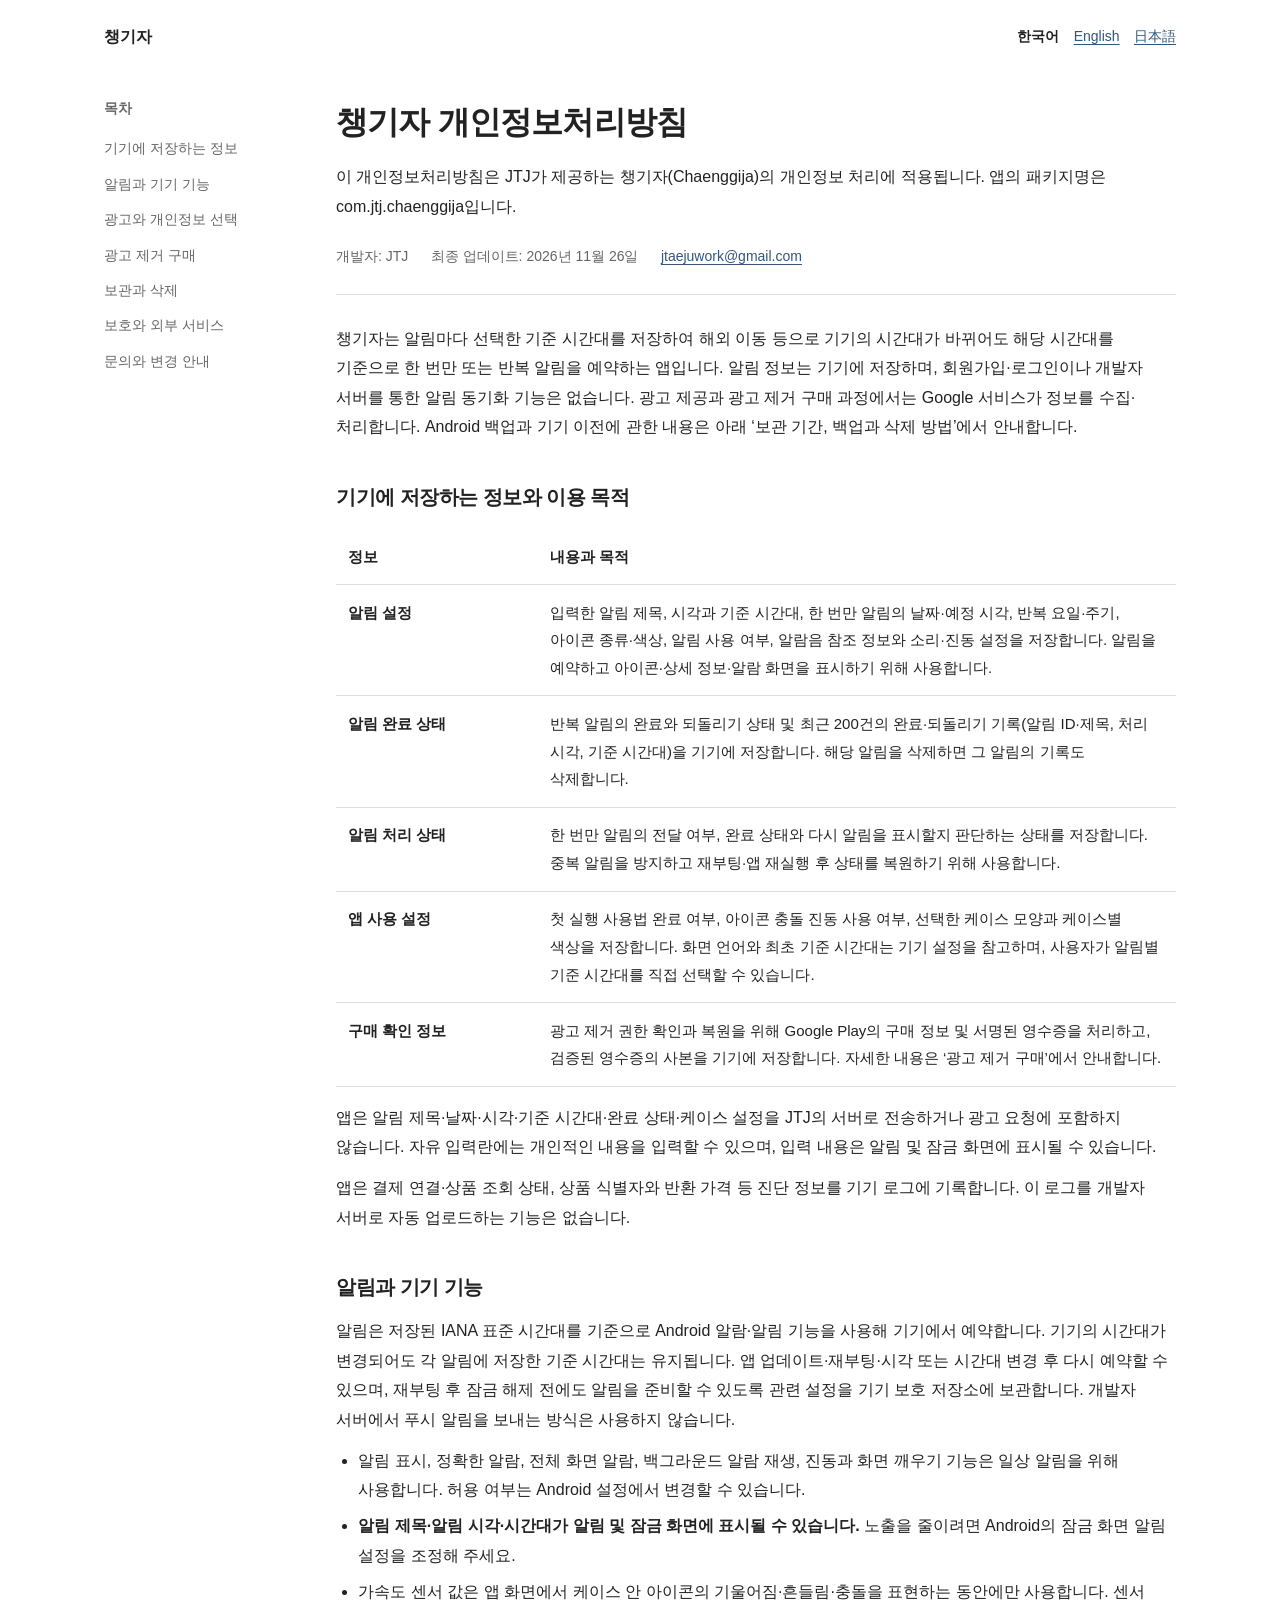
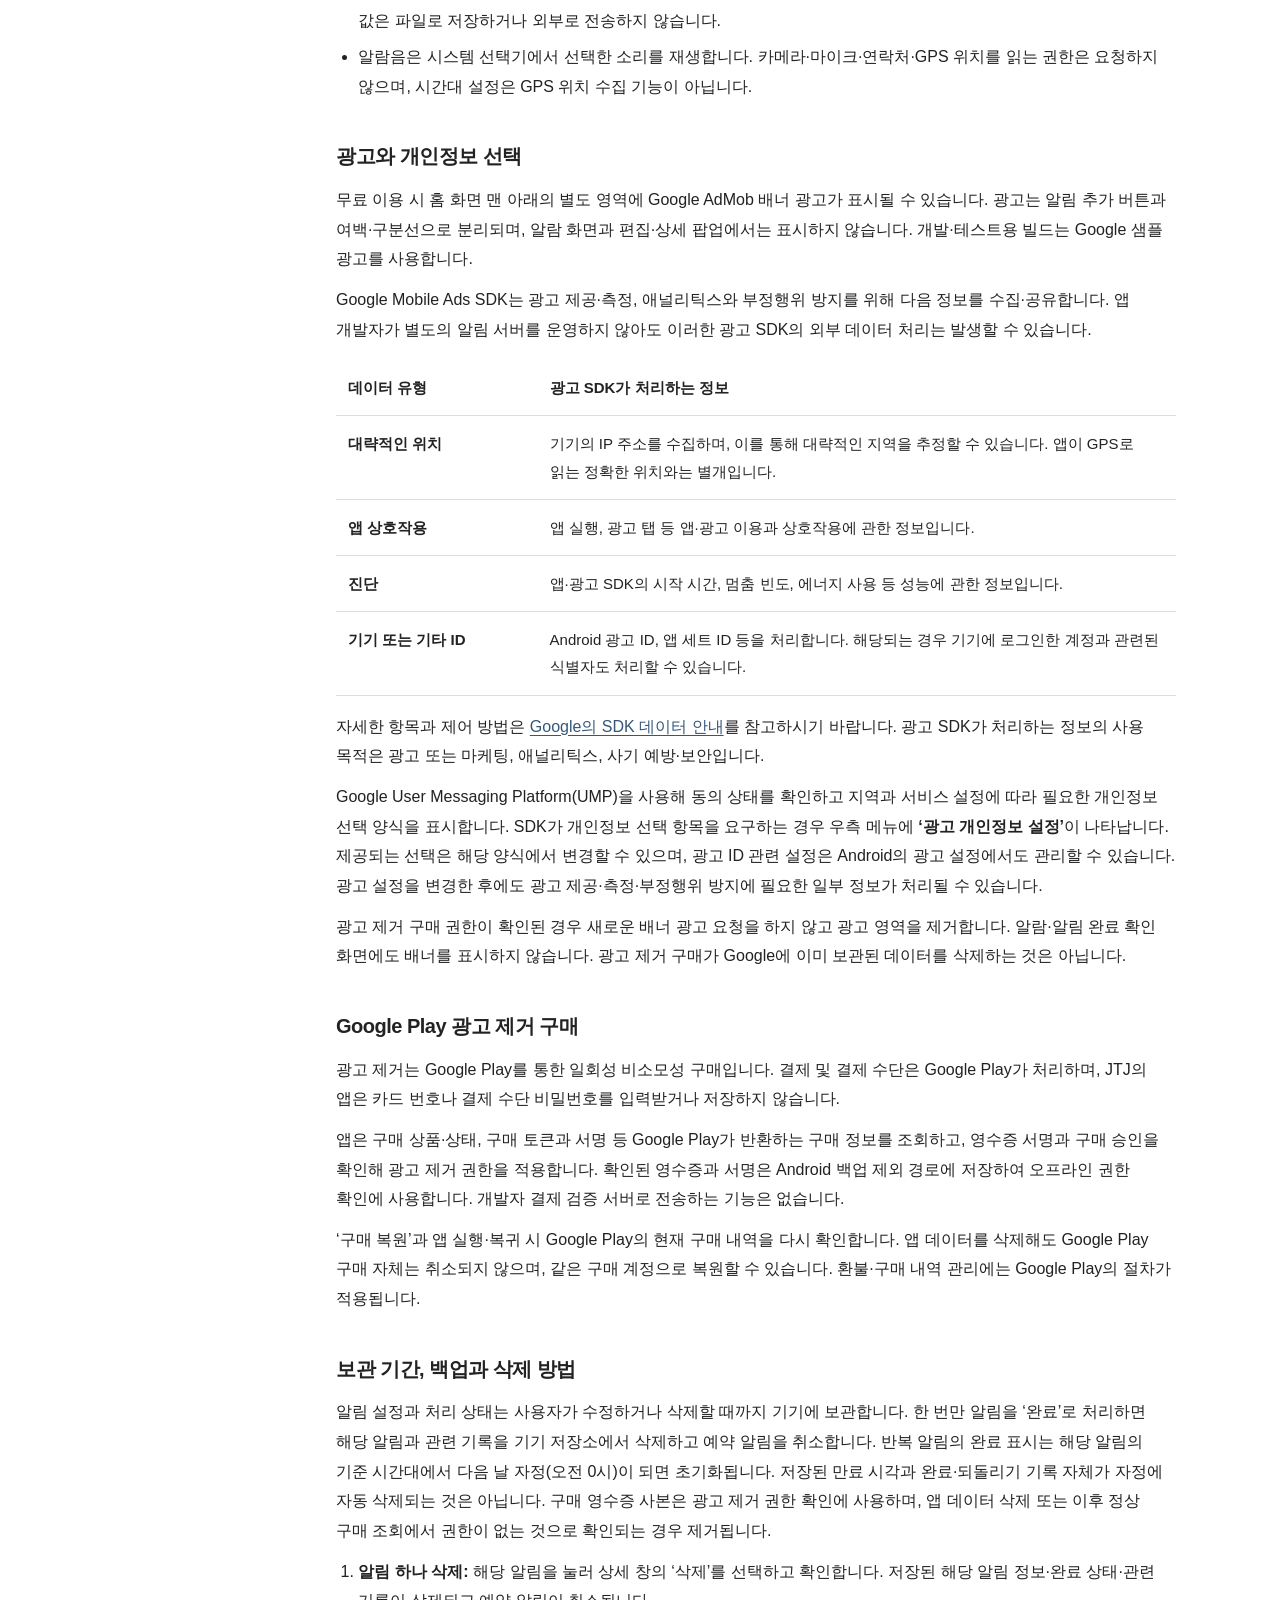
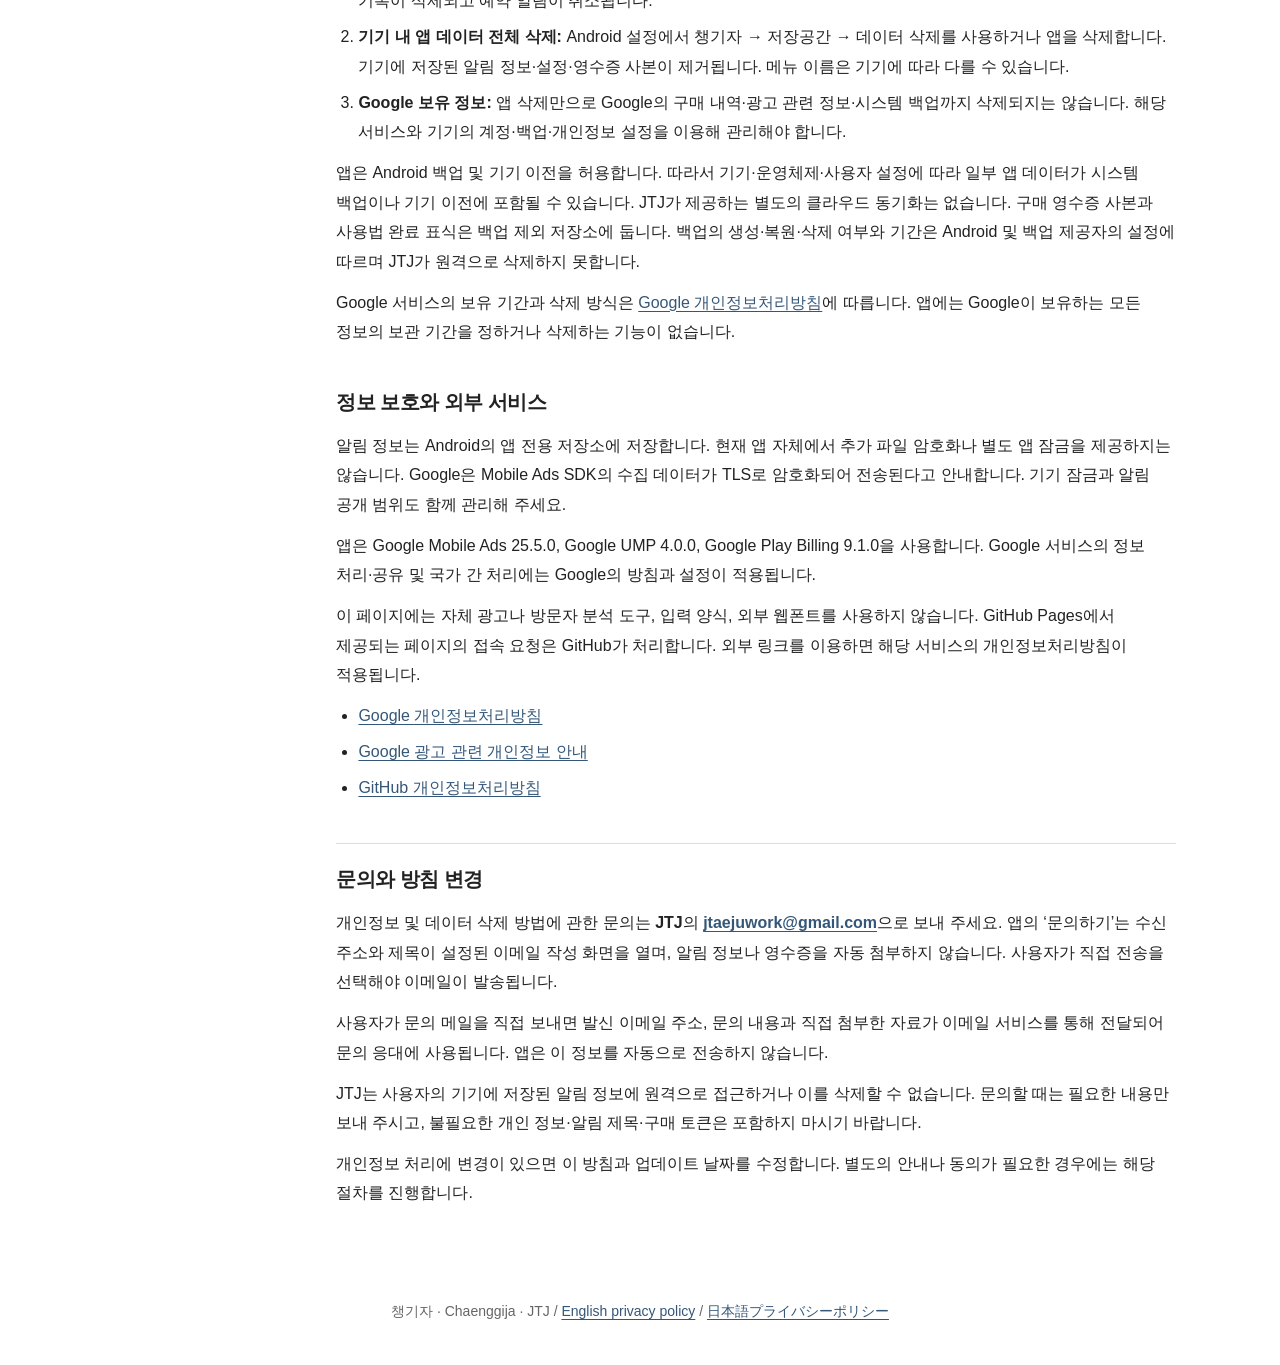
==== commit 0f14faf5: "Add Japanese Chaenggija privacy policy and three-language navigation" ====
--- a/index.html
+++ b/index.html
@@ -12,7 +12,7 @@
   <a class="skip" href="#content">본문으로 이동</a>
   <header class="topbar">
     <a class="brand" href="index.html">챙기자</a>
-    <nav class="languages" aria-label="언어 선택"><a href="index.html" lang="ko" aria-current="page">한국어</a><a href="en.html" lang="en" hreflang="en">English</a></nav>
+    <nav class="languages" aria-label="언어 선택"><a href="index.html" lang="ko" aria-current="page">한국어</a><a href="en.html" lang="en" hreflang="en">English</a><a href="ja.html" lang="ja" hreflang="ja">日本語</a></nav>
   </header>
   <div class="layout">
     <aside class="toc"><h2>목차</h2><nav aria-label="목차">
@@ -21,7 +21,7 @@
     <main id="content">
       <h1>챙기자 개인정보처리방침</h1>
       <p class="intro">이 개인정보처리방침은 JTJ가 제공하는 챙기자(Chaenggija)의 개인정보 처리에 적용됩니다. 앱의 패키지명은 <span lang="en">com.jtj.chaenggija</span>입니다.</p>
-      <div class="meta"><span>개발자: JTJ</span><span>최종 업데이트: <time datetime="2026-11-25">2026년 11월 25일</time></span><a href="mailto:jtaejuwork@gmail.com">jtaejuwork@gmail.com</a></div>
+      <div class="meta"><span>개발자: JTJ</span><span>최종 업데이트: <time datetime="2026-11-26">2026년 11월 26일</time></span><a href="mailto:jtaejuwork@gmail.com">jtaejuwork@gmail.com</a></div>
       <p class="overview">챙기자는 알림마다 선택한 기준 시간대를 저장하여 해외 이동 등으로 기기의 시간대가 바뀌어도 해당 시간대를 기준으로 한 번만 또는 반복 알림을 예약하는 앱입니다. 알림 정보는 기기에 저장하며, 회원가입·로그인이나 개발자 서버를 통한 알림 동기화 기능은 없습니다. 광고 제공과 광고 제거 구매 과정에서는 Google 서비스가 정보를 수집·처리합니다. Android 백업과 기기 이전에 관한 내용은 아래 ‘보관 기간, 백업과 삭제 방법’에서 안내합니다.</p>
 
       <section id="local-data">
@@ -71,7 +71,7 @@
 
       <section id="deletion">
         <h2>보관 기간, 백업과 삭제 방법</h2>
-        <p>알림 설정과 처리 상태는 사용자가 수정하거나 삭제할 때까지 기기에 보관합니다. 한 번만 알림을 ‘완료’로 처리하면 해당 알림과 관련 기록을 기기 저장소에서 삭제하고 예약 알림을 취소합니다. 반복 알림의 완료 상태는 다음 알림 구간의 표시 판단에 사용하며, 해당 구간이 끝나는 시각에 저장 값 자체를 자동 삭제하지는 않습니다. 구매 영수증 사본은 광고 제거 권한 확인에 사용하며, 앱 데이터 삭제 또는 이후 정상 구매 조회에서 권한이 없는 것으로 확인되는 경우 제거됩니다.</p>
+        <p>알림 설정과 처리 상태는 사용자가 수정하거나 삭제할 때까지 기기에 보관합니다. 한 번만 알림을 ‘완료’로 처리하면 해당 알림과 관련 기록을 기기 저장소에서 삭제하고 예약 알림을 취소합니다. 반복 알림의 완료 표시는 해당 알림의 기준 시간대에서 다음 날 자정(오전 0시)이 되면 초기화됩니다. 저장된 만료 시각과 완료·되돌리기 기록 자체가 자정에 자동 삭제되는 것은 아닙니다. 구매 영수증 사본은 광고 제거 권한 확인에 사용하며, 앱 데이터 삭제 또는 이후 정상 구매 조회에서 권한이 없는 것으로 확인되는 경우 제거됩니다.</p>
         <ol>
           <li><strong>알림 하나 삭제:</strong> 해당 알림을 눌러 상세 창의 ‘삭제’를 선택하고 확인합니다. 저장된 해당 알림 정보·완료 상태·관련 기록이 삭제되고 예약 알림이 취소됩니다.</li>
           <li><strong>기기 내 앱 데이터 전체 삭제:</strong> Android 설정에서 챙기자 → 저장공간 → 데이터 삭제를 사용하거나 앱을 삭제합니다. 기기에 저장된 알림 정보·설정·영수증 사본이 제거됩니다. 메뉴 이름은 기기에 따라 다를 수 있습니다.</li>
@@ -102,6 +102,6 @@
       </section>
     </main>
   </div>
-  <footer class="footer">챙기자 · Chaenggija · JTJ <span aria-hidden="true">/</span> <a href="en.html" lang="en">English privacy policy</a></footer>
+  <footer class="footer">챙기자 · Chaenggija · JTJ <span aria-hidden="true">/</span> <a href="en.html" lang="en" hreflang="en">English privacy policy</a> <span aria-hidden="true">/</span> <a href="ja.html" lang="ja" hreflang="ja">日本語プライバシーポリシー</a></footer>
 </body>
 </html>
--- a/styles.css
+++ b/styles.css
@@ -2,14 +2,15 @@
 * { box-sizing: border-box; }
 html { scroll-behavior: smooth; scroll-padding-top: 1.5rem; }
 body { margin: 0; background: var(--bg); color: var(--ink); font-family: -apple-system, BlinkMacSystemFont, "Segoe UI", "Apple SD Gothic Neo", "Malgun Gothic", sans-serif; font-size: 1rem; line-height: 1.85; word-break: keep-all; overflow-wrap: anywhere; }
+html[lang="ja"] body { font-family: -apple-system, BlinkMacSystemFont, "Segoe UI", "Hiragino Kaku Gothic ProN", "Yu Gothic", Meiryo, sans-serif; word-break: normal; line-break: strict; }
 a { color: var(--blue); text-underline-offset: .2em; }
 a:hover { text-decoration-thickness: 2px; }
 a:focus-visible { outline: 3px solid var(--blue); outline-offset: 4px; border-radius: 2px; }
 .skip { position: absolute; top: -6rem; left: 1rem; padding: .6rem 1rem; background: #fff; z-index: 2; }
 .skip:focus { top: 1rem; }
-.topbar { max-width: 71rem; margin: 0 auto; padding: 1.4rem 2rem; display: flex; justify-content: space-between; align-items: center; gap: 1rem; }
+.topbar { max-width: 71rem; margin: 0 auto; padding: 1.4rem 2rem; display: flex; flex-wrap: wrap; justify-content: space-between; align-items: center; gap: 1rem; }
 .brand { font-weight: 600; text-decoration: none; color: var(--ink); }
-.languages { display: flex; gap: .9rem; font-size: .875rem; white-space: nowrap; }
+.languages { display: flex; flex-wrap: wrap; gap: .9rem; font-size: .875rem; white-space: nowrap; }
 .languages [aria-current="page"] { color: var(--ink); text-decoration: none; font-weight: 700; }
 .layout { max-width: 71rem; margin: 0 auto 3rem; padding: 0 2rem; display: grid; grid-template-columns: 12rem minmax(0, 1fr); gap: 2.5rem; align-items: start; }
 .toc { position: sticky; top: 1.5rem; padding: 1.5rem 0; }
